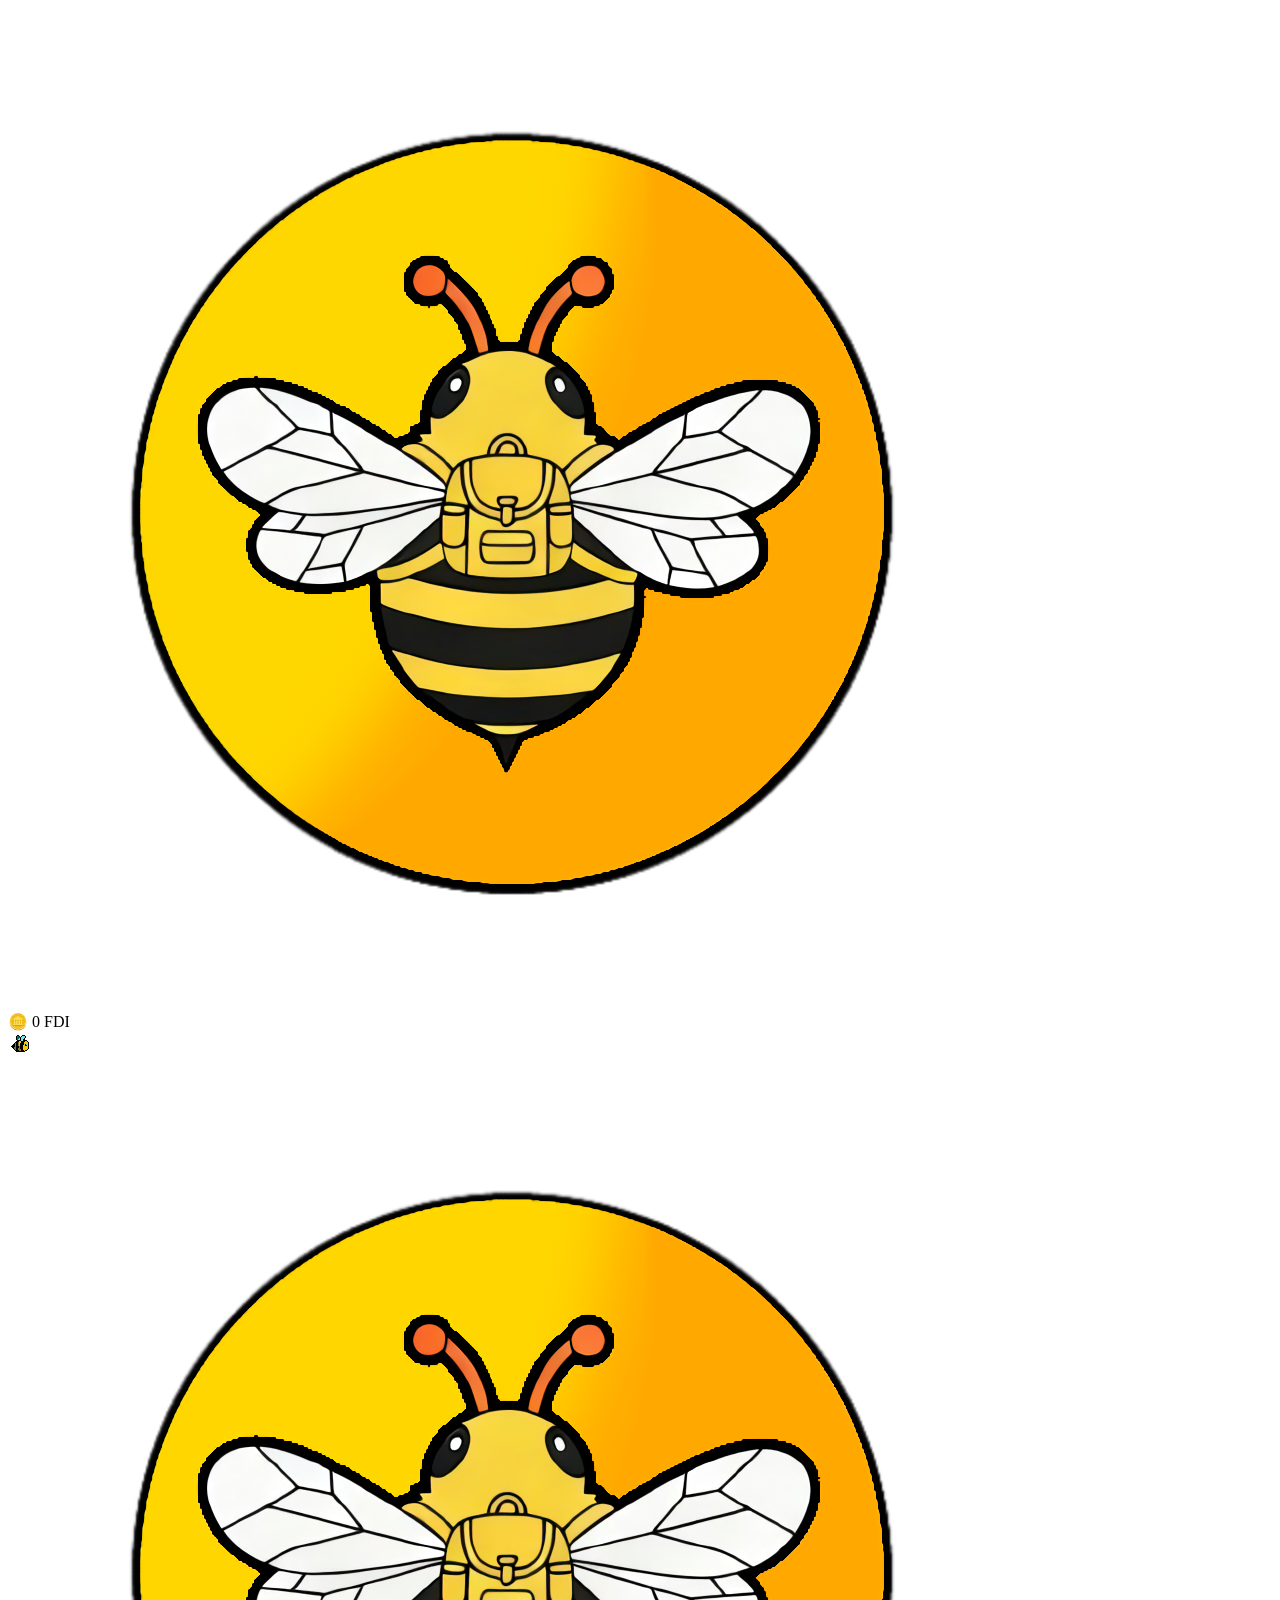
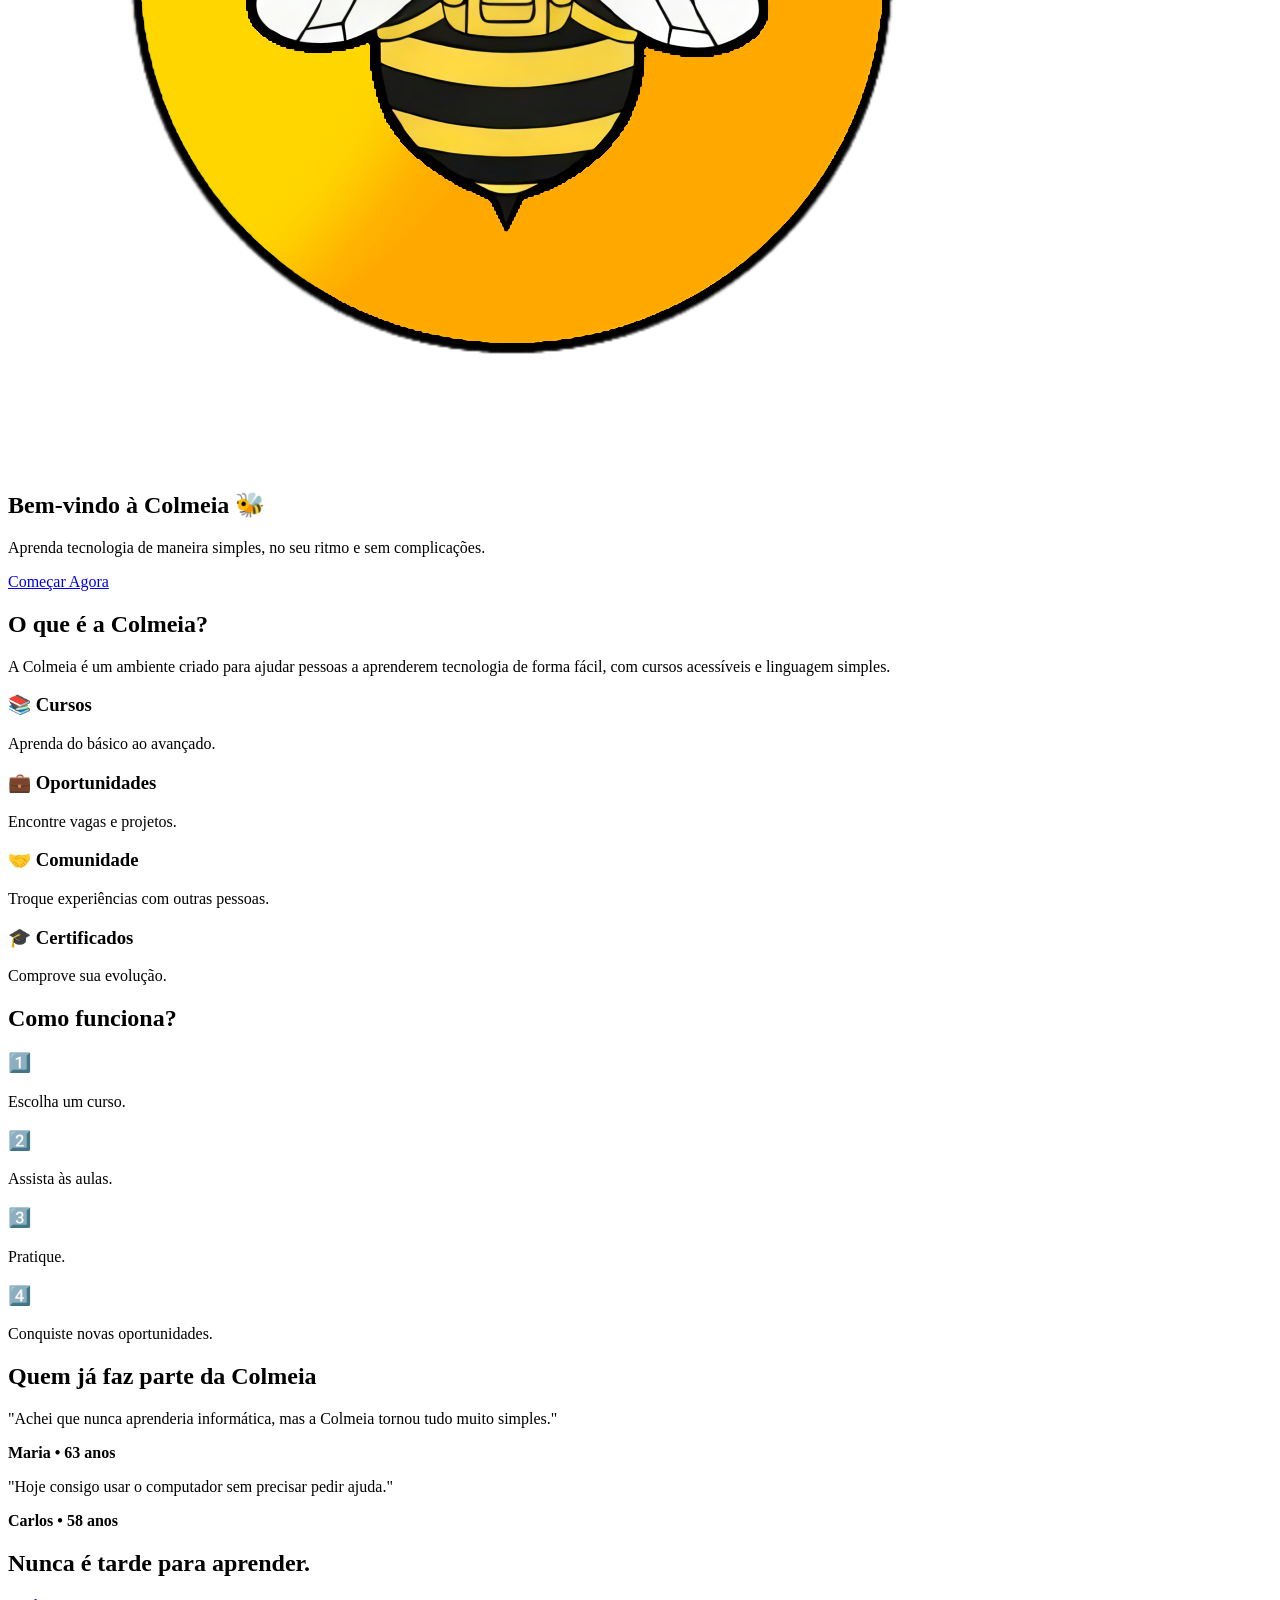
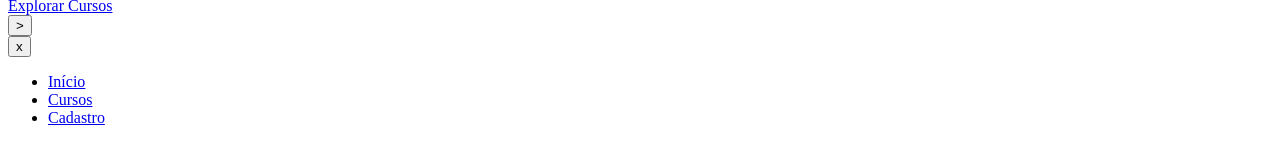
==== index.html @ 42ef4374 "Add files via upload" ====
<!DOCTYPE html> <!-- abre o arquivo -->
<html lang="pt-br"> <!-- define que o documento está em HTML5 e que o idioma é português do Brasil -->

<head>
    <meta charset="UTF-8"> <!--  Define o padrao de codificação de caracteres (UTF-8) para suportar acentos e caracteres especiais -->
    <meta name="viewport" content="width=device-width, initial-scale=1.0"> <!-- garante que o site seja responsivo, ajustando-se a largura de tela -->
    <title>colmeia🐝</title> <!-- titulo de aba do navegador -->
    <link rel="stylesheet" href="Style.css"> <!-- importa o arquivo externo de estilos css -->
</head>

<body>

  <!-- logo flutuante (movida para dentro do body, que é o correto) -->
  <div class="logo">
    <img src="abelhinha.png" alt="logo da colmeia">
  </div>

  <!-- saldo de moedas FDI (Favor de Interação) do usuário -->
  <div class="fdiBadge">🪙 <span id="fdiBalance">0</span> FDI</div>

  <!-- ======= animaçao de transição colmeia  ======= -->
  <!-- esta seção cria a tela de animaçao que parece sempre que o usuario troca de pagina( inicio, cadastro, cursos...). ela cobre toda a tela e exibe o gif de carregamento (colmeia_intr) -->
  <div id="animacaoTransicao">
    <img src="loading_gif.gif" alt="Carregando..." id="logoAnimada">
  </div>
  <!-- ======= fim da animação de transição ======= -->


<main>

<section id="hero">

    <img src="abelhinha.png" alt="Logo da Colmeia" class="logoHero">

    <h1>Bem-vindo à Colmeia 🐝</h1>

    <p>
        Aprenda tecnologia de maneira simples,
        no seu ritmo e sem complicações.
    </p>

    <a href="Cursos.html" class="btnHero link-pagina">
        Começar Agora
    </a>

</section>

<section class="melSeparador">

    <div class="mel"></div>

</section>

<section id="sobre">

<h2>O que é a Colmeia?</h2>

<p>

A Colmeia é um ambiente criado para ajudar pessoas
a aprenderem tecnologia de forma fácil,
com cursos acessíveis e linguagem simples.

</p>

</section>

<section class="melSeparador">

<div class="mel"></div>

</section>


<section id="cardsInicio">

<div class="card">

<h3>📚 Cursos</h3>

<p>
Aprenda do básico ao avançado.
</p>

</div>

<div class="card">

<h3>💼 Oportunidades</h3>

<p>
Encontre vagas e projetos.
</p>

</div>

<div class="card">

<h3>🤝 Comunidade</h3>

<p>
Troque experiências com outras pessoas.
</p>

</div>

<div class="card">

<h3>🎓 Certificados</h3>

<p>
Comprove sua evolução.
</p>

</div>

</section>


<section class="melSeparador">

<div class="mel"></div>

</section>


<section id="comoFunciona">

<h2>Como funciona?</h2>

<div class="passos">

<div>

<h3>1️⃣</h3>

<p>Escolha um curso.</p>

</div>

<div>

<h3>2️⃣</h3>

<p>Assista às aulas.</p>

</div>

<div>

<h3>3️⃣</h3>

<p>Pratique.</p>

</div>

<div>

<h3>4️⃣</h3>

<p>Conquiste novas oportunidades.</p>

</div>

</div>

</section>

<section class="melSeparador">

<div class="mel"></div>

</section>

<section id="depoimentos">

<h2>Quem já faz parte da Colmeia</h2>

<div class="card">

<p>

"Achei que nunca aprenderia informática,
mas a Colmeia tornou tudo muito simples."

</p>

<strong>Maria • 63 anos</strong>

</div>

<div class="card">

<p>

"Hoje consigo usar o computador
sem precisar pedir ajuda."

</p>

<strong>Carlos • 58 anos</strong>

</div>

</section>

<section class="melSeparador">

<div class="mel"></div>

</section>

<section id="final">

<h2>

Nunca é tarde para aprender.

</h2>

<a href="Cursos.html" class="btnHero link-pagina">

Explorar Cursos

</a>

</section>

</main>


  <!--botão que abre o menu lateral no modo celular -->
    <button id="cel-abrir">></button>

    <!-- Menu lateral (nav = area de navegação principal) -->
    <!-- A classe "fechado" indica que o menu começa escondido -->
    <nav id="aba-cel" class="fechado">
      <!-- Botão para fechar o menu -->
        <button id="cel-fechar">x</button>

  <!-- ======== MENU DE NAVEGAÇÃO PRINCIPAL ======== -->
    <!--
      Este menu exibe os principais links do site Colmeia.
      Ele normalmente fica dentro do menu lateral ou no topo (dependendo da versão).
      Cada <li> representa uma opção que leva o usuário a uma página diferente.
    -->
      <ul>
        <!-- Link para a página inicial -->
        <li><a href="Index.html" class="link-pagina">Início</a></li>

        <!-- Link para a área de cursos -->
        <li><a href="Cursos.html" class="link-pagina">Cursos</a></li>

        <!-- Link para a página de cadastro -->
        <li><a href="Cadastro.html" class="link-pagina">Cadastro</a></li>
      </ul>
    </nav>
    <!-- ======== FIM DO MENU DE NAVEGAÇÃO PRINCIPAL ======== -->

    <!-- importa o arquivo JavaScript que controla a interação do menu -->
    <script src="Script.js"></script>
</body>
</html>
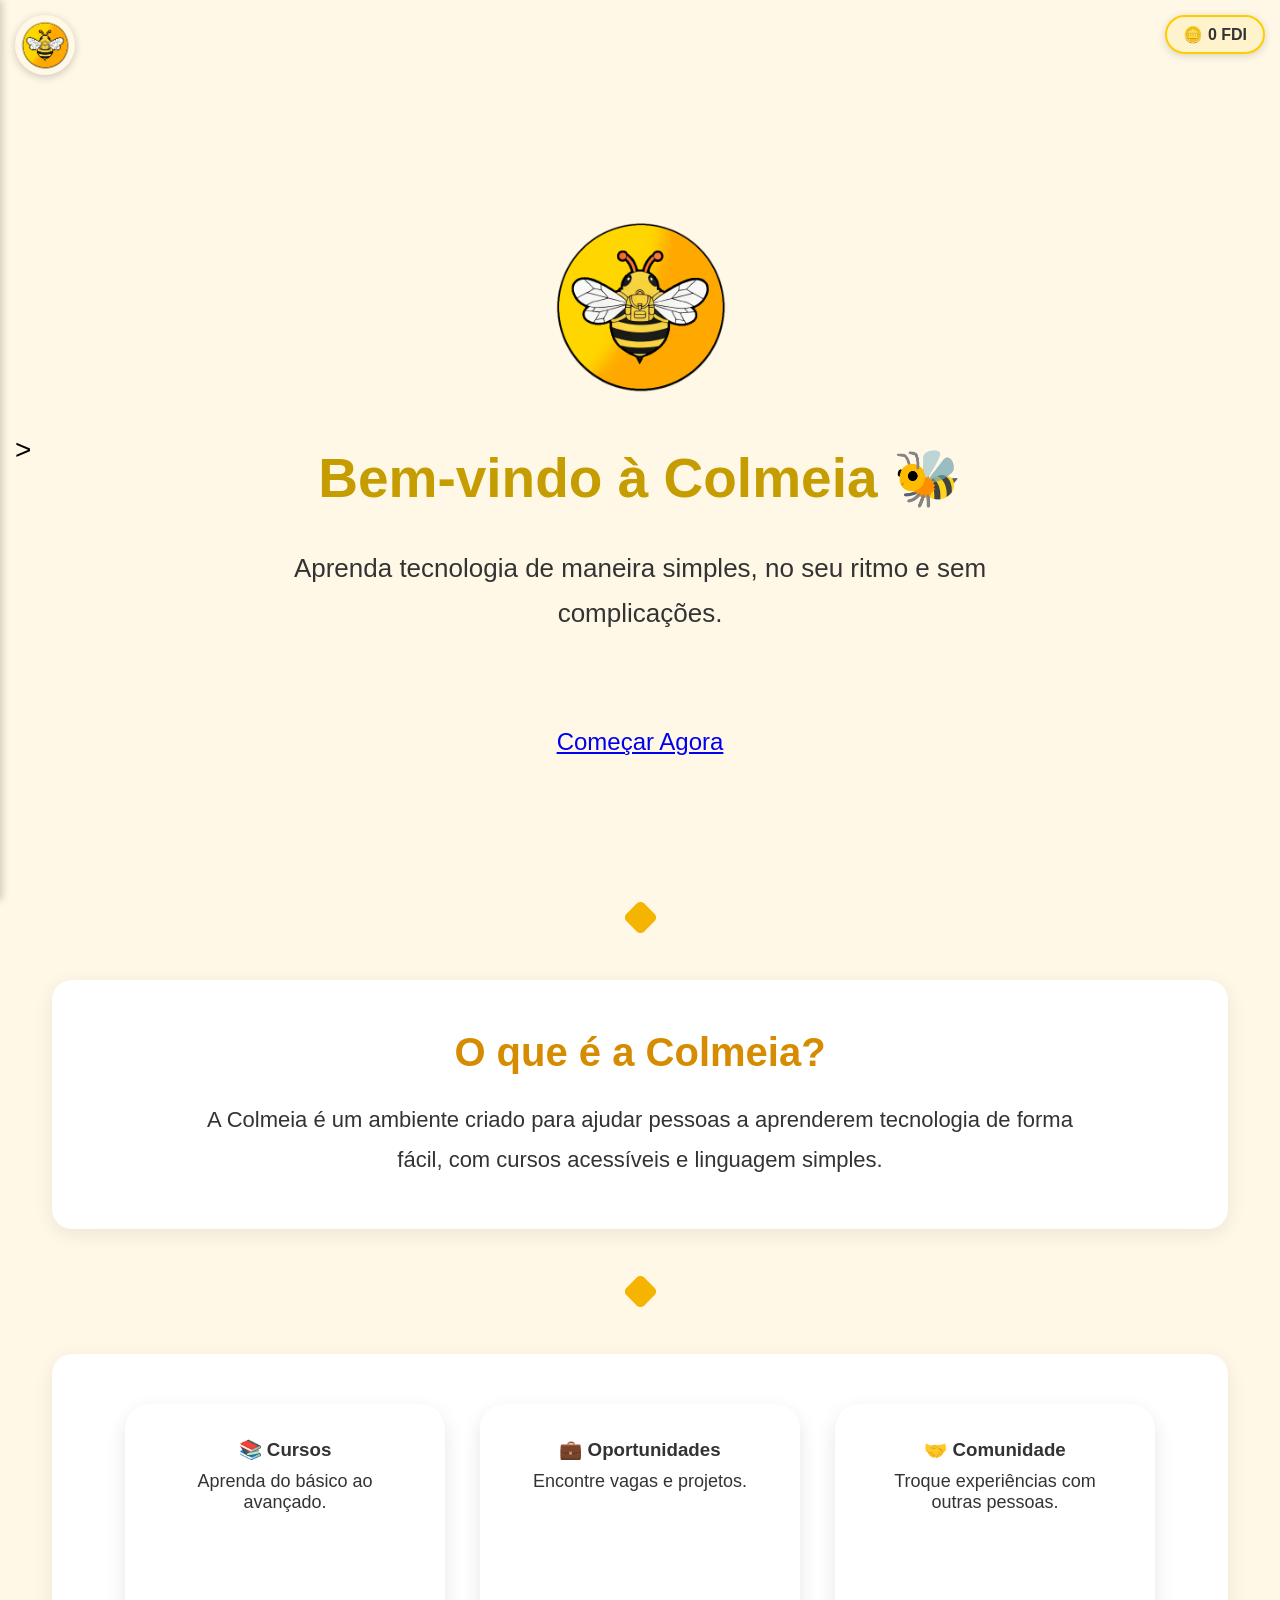
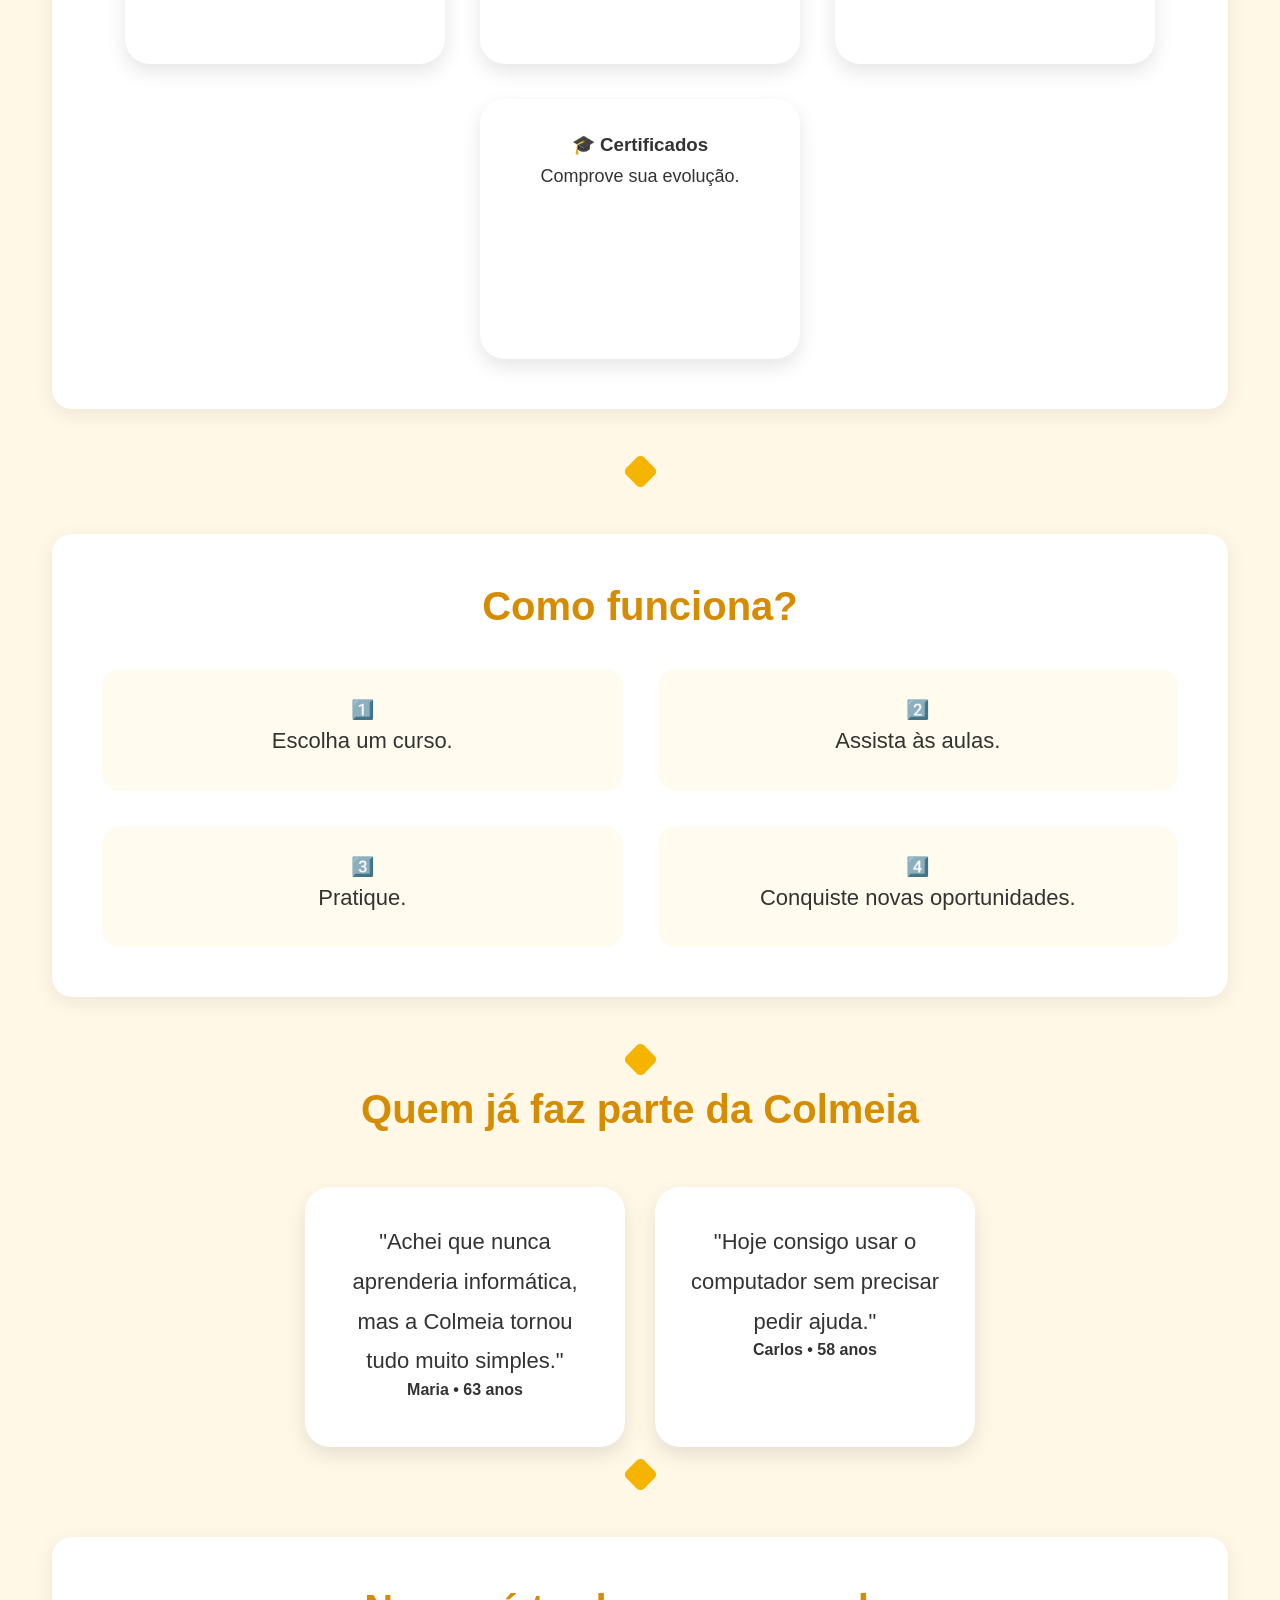
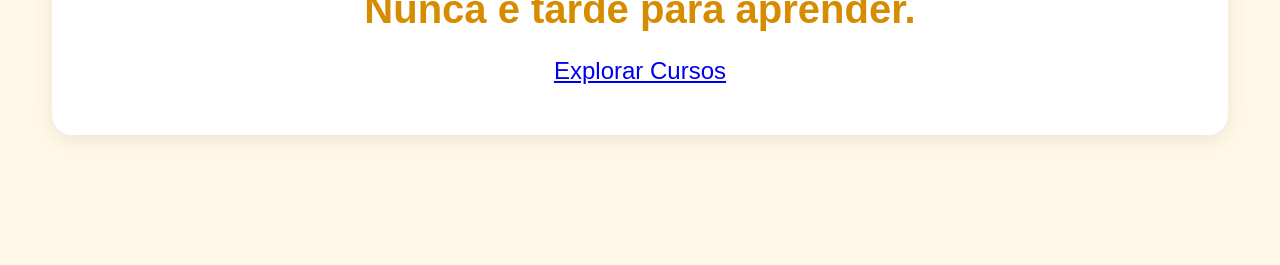
==== commit 95af8e9b: "Add files via upload" ====
--- a/index.html
+++ b/index.html
@@ -5,7 +5,7 @@
     <meta charset="UTF-8"> <!--  Define o padrao de codificação de caracteres (UTF-8) para suportar acentos e caracteres especiais -->
     <meta name="viewport" content="width=device-width, initial-scale=1.0"> <!-- garante que o site seja responsivo, ajustando-se a largura de tela -->
     <title>colmeia🐝</title> <!-- titulo de aba do navegador -->
-    <link rel="stylesheet" href="Style.css"> <!-- importa o arquivo externo de estilos css -->
+    <link rel="stylesheet" href="style.css"> <!-- importa o arquivo externo de estilos css -->
 </head>
 
 <body>
@@ -258,6 +258,6 @@
     <!-- ======== FIM DO MENU DE NAVEGAÇÃO PRINCIPAL ======== -->
 
     <!-- importa o arquivo JavaScript que controla a interação do menu -->
-    <script src="Script.js"></script>
+    <script src="script.js"></script>
 </body>
 </html>
--- a/style.css
+++ b/style.css
@@ -0,0 +1,898 @@
+/* ======== CONFIGURAÇÕES GERAIS ========= */
+/* 
+aplica reset basico e configura caixa de medição e fonte padrão.
+- margin/padding zerados para evitar estilos padrões diferentes entre navegadores.
+- box-sizing: border-box facilita p cálculo de Largura/altura (inclui padding e border).
+- font-family define a tipografia da página (Poppins é só um exemplo; carregue via Google Fonts)
+*/
+* {
+  margin: 0;  /* remove margens nativas */
+  padding: 0; /* remove espaçamentos nativos */
+  box-sizing: border-box; /* inclui padding/border no calculo de width/height */
+  font-family: "Poppins", Sans-Serif; /* fonte padrão para todo o site */
+}
+
+/*
+
+estilos do elento <body>.
+- background: cor de fundo principal.
+- color: cor padrão de texto ( usanda quando outros elementos não definirem cor).
+- height: 100vh garante que body tenha altura da jenela (ultil para Layouts full-height).
+- overflow-x: hidden evita barra de rolagem horizontal quando o menu esta fora da tela.
+
+*/
+body {
+  background: #fff8e7; /* amarelo suave por tras do layout */
+  color: #333; /* cinza escuro legivel para texto */
+  min-height: 100vh; /* pelo menos a altura da viewport, mas cresce com o conteudo */
+  overflow-x: hidden; /* evita scroll horizontal causado por elementos posicionados */
+  font-family: "Poppins", sans-serif; /* fonte padrão para todo o site */
+}
+
+/* ======== BOTÃO DE ABRIR MENU ======== */
+/*
+botão visivel na lateral para abrir a aba tipo celular.
+- position: fixed mantem o botão sempre visivel ao rolar a pagina.
+- top: 50% + tranform: transLateY(-50%) centraliza verticalmente.
+- left: 0 coloca encostado na borda esquerda.
+- z-index garante que o botão fique afrente dos outros elementos.
+- use arial-label no HTML para acessibilidade (ex.: <button id="cel-abrir" aria-label="abrir menu">).
+*/
+#cel-abrir {
+  font-size: 28px; /* tamanho do simbolo/icone do botão */
+  background: none; /* sem fundo para visual minimalista */
+  border: none; /* sem borda padrão do botão */
+  cursor: pointer; /* indica interatividade */
+  padding: 15px; /* aumenta area clicavel (boa pratica para touch) */
+  position: fixed; /* manté o botão preso na viewport */
+  top: 50%; /* posição inicial vertical */
+  left: 0px; /* encosta á borda esuqerda */
+  transform: translateY(-50%); /* corrige para ficar exatamente centralizado verticalmente */
+  z-index: 1100; /* acima de outros elementos */
+}
+
+
+/* ======== MENU LATERAL (NAV) ======== */
+/* 
+container do menu lateral:
+- position: fixed para ficar sempre na tela.
+- width controla a largura; ajuste para telas pequenas (ex.: 220px ou 80vw)
+- transform: transLateX(-100%) mantem o menu fora da tela inicialmente (fora á esquerda).
+- transition suaviza a entrada/saida ( transform é performático).
+- box-shadow menor que o botão e que a logo para garantir sobreposição adequada.
+Observação: para mresponsividade, você pode alterar width com media queries.
+*/
+#aba-cel {
+  position: fixed; /* fixo na viewport para comportamento de "menu móvel" */
+  top: 0; /* começa do topo */
+  left: 0; /* alinhado á esquerda */
+  height: 100%; /* ocupa a altura total da tela */
+  width: 250px; /* largura do menu (ajustavel) */
+  background: #ffdf6c; /* cor de fundo tema "colmeia" */
+  box-shadow: 2px 0 8px rgba(0,0,0,0.2); /* sombra para descartar o menu */
+  transform: translateX(-100%); /* escondido fora da tela inicialmente */
+  transition: transform 0.3s ease; /* animeção suave ao abrir/fechar*/
+  z-index: 1500; /* abaixo do botão de abrir (1100) e da logo (1200) */
+}
+
+/*
+Classe que mostra o menu (deve ser adicionada/removida via JS).
+- quando .aberto, o transform volta para 0 e o menu aparece.
+- usar tranform em vez de left/top gera animações mais suaves e melhores em performace.
+*/
+#aba-cel.aberto {
+  transform: translateX(0); /* menu visivel */
+}
+
+/* ======= BOTÃO DE FECHAR MENU ======= */
+/*
+Botão interno para fechar o menu.
+- position: absolute relativo ao #aba-cel (por isso usamos absolute).
+- top/right posicionam o botão no canto superior direito do nav.
+- lembre de adicionar arial-label="Fechar menu" no HTML para acessibilidade.
+*/
+
+#cel-fechar {
+  background: none; /* visual Limpo */
+  border: none; /* sem borda */
+  font-size: 32px; /* destaque do icone "x" */
+  cursor: pointer; /* indica clicavel */
+  position: absolute; /* posiciona dentro da nav */
+  top: 10px; /* distancia do topo da nav */
+  right: 15px; /* distancia da borda direita da nav */
+}
+
+/* ======= LISTA DE LINKS DO MENU ======= */
+/*
+Estilização da lista interna do menu.
+- list-style: none remove marcadores.
+- margin-top coloca os LINKS abaixo do botão Fechar (ou de um header do menu).
+- text-align left é padrão em menus moveis (melhor para leitura).
+- cada link ocupa toda a largura com display: block, aumentando área de clique.
+- transition no link serve para deixar o hover mais suave.
+*/
+#aba-cel ul {
+list-style: none; /* romove bullets */
+margin-top: 80px; /* espaço para afastar do topo e do botão fechar */
+text-align: left; /* alinha o texto a esquerda */
+}
+
+#aba-cel ul li {
+  margin: 20px 0; /* espaçamento vertical entre itens*/
+}
+
+#aba-cel ul li a {
+text-decoration: none;/* remove sublinhado padrão */
+  color: #333; /* contraste com o fundo */
+  font-size:18px; /* legibilidade em telas touch */
+  padding: 10px 20px; /* area clicavel confortavel */
+  display: block; /* faz o link preencher a linha inteira */
+  transition: background 0.2s, transform 0.15s;/* transições sutis para hover focus */
+}
+
+/*
+Estado hover (mouse) ou focus (teclado) para acessibilidade.
+- background mais claro e bordas arredondadas.
+- tambem é indicado aplicar :focus-visible para acessibilidade no teclado.
+*/
+#aba-cel ul li a:hover,
+#aba-cel ul li a:focus {
+  background: #ffe88a;/* cor de destaque ao passar o mouse / foco */
+  border-radius: 10px; /* suaviza cantos ao destacar */
+  outline: none; /* remova apenas se houver alternativa visivel de foco */
+}
+
+/* ======= CONTEÚDO PRINCIPAL ======= */
+/* 
+Estilos do conteudo principal (main).
+- text-align: center centraliza conteúdo por padrão - altere se necessario para seções
+mais tradicionais.
+- padding: cria espeço para o conteúdo não bater na borda da viewport.
+- lembre-se: se o menu tiver largura fixa, vicê pode aplicar
+margin-inline-start no main quando o menu estiver aberti (via JS) para evitar sobreposição.
+*/
+
+main {
+  text-align: center; /* centraliza conteúdo*/
+  padding: 80px 20px; /* espaço interno para respeitar cabeçalho e margens */
+}
+
+h1 {
+  font-size: 26px; /* titulo principal com tamanho legivel */
+  color: #c59d00; /* tom dourado/mostarda que combina com o tema */
+  position: relative; /* cria contexto de empilhamento pro z-index funcionar */
+  z-index: 1500; /* mantem o titulo acima da animação da abelha guia (#animacaoGuia, z-index:1000) */
+}
+
+main > p {
+  position: relative;
+  z-index: 1500; /* mesma logica do h1: o texto de introdução fica acima da abelha guia */
+}
+
+p {
+  font-size: 18px; /* parágrafos com boa leitura em dispoaitivos móveis  */
+  margin-top: 10px; /* separação entre titulo e texto */
+}
+
+/* ======= LOGO FLUTUANTE ======= */
+/*
+Logo que fica fixa (flutuando) no canto superior esquerdo.
+- position: fixed para ficar visivel ao rolar,
+- z-index alto para ficar sempre acima do menu e conteudo.
+- animation aplicada para efeito visual 
+- use com moderação (pode distrair).
+- a propriedade object-fit: contain garante que a imagem não distorça.
+- se quiser reduzir o impacto em acessibilidade, considere  remover animação ou permitir que o usuário reduza movimento via prefers-reduced-motion
+*/
+.logo {
+  position: fixed;/* fixa a logo na viewport */
+  top: 15px;/* distancia fo topo */
+  left: 15px;/* distancia da esquerda */
+  z-index: 1200;/* acima do botão e do nav */
+  animation: flutuar 3s ease-in-out infinite; /* animação continua */
+}
+
+/* Estilo interno da imagem da logo (tamanho e aparencia )*/
+.logo img {
+  width: 60px; /* largura da logo */
+  height: 60px;/* altura fixa para manter proporção */
+  object-fit: contain; /* mantém proporção sem cortar */
+  border-radius: 50%;/* deixa a imagem circular */
+  box-shadow: 0 2px 8px rgba(0, 0, 0, 0.2); /* sombra leve para destaque */
+}
+
+/* =======  ANIMAÇÃO DE FLUTUAR ======= */
+/* 
+keyframes para animação vertical simples.
+- usa transform, que é performático (GPU-accelerated).
+- para usuários que preferem menos movimento,
+adicione uma medida query:
+  @media (prefers-reduced-motion: reduce) { logo. { animation: none; } }
+*/
+@keyframes flutuar {
+  0%, 100% {
+    transform: translateY(0); /* posição inicial e final */
+  }
+  50% {
+    transform: translateY(-8px); /* sobe levemente no meii do circlo */
+  }
+}
+
+/* ======= animação de transição colmeia ======= */
+/* 
+esta parte controla toda a animação que aparece ao trocar de paginas - a logo cresce no centro enquanto as abelhas voam em volta e depois tudo desaparece.
+*/
+
+/* conteiner geral da animação */
+#animacaoTransicao{
+    position:fixed;
+    inset:0;
+
+    background:#fff8e7;
+
+    display:flex;
+    justify-content:center;
+    align-items:center;
+
+    z-index:9999;
+}
+
+/* a classe "ativa" é adicionada/removida via JS toda vez que a transição roda,
+   isso garante que a animação reinicie do zero a cada troca de página */
+#animacaoTransicao.ativa #logoAnimada{
+    animation: girarEntrar 1.2s ease forwards;
+}
+
+#logoAnimada{
+    width: 100%;
+    height: 100%;
+    object-fit: cover;
+}
+
+/* keyframes que faltavam: a logo/gif entra girando e cresce levemente */
+@keyframes girarEntrar {
+    0% {
+        transform: scale(0.6) rotate(-15deg);
+        opacity: 0;
+    }
+    50% {
+        transform: scale(1.05) rotate(5deg);
+        opacity: 1;
+    }
+    100% {
+        transform: scale(1) rotate(0deg);
+        opacity: 1;
+    }
+}
+
+/* respeita quem prefere menos movimento na tela */
+@media (prefers-reduced-motion: reduce) {
+    #animacaoTransicao.ativa #logoAnimada{
+        animation: none;
+    }
+}
+
+/* ======= fim da animação de transição colmeia ======= */
+
+/* ======= animação da abelhinha ======= */
+
+#animacaoGuia {
+  position: fixed;
+  inset: 0;
+  z-index: 1000;
+  pointer-events: none;
+}
+
+#abelha {
+  width: 60px;
+  position: absolute;
+  top: 30px;
+  left: 50%;
+  transform: translateX(-50%);
+  transition: opacity .5s, transform 1s ease;
+  animation: flutuar 2s ease-in-out infinite;
+  opacity: 0;
+}
+
+#mensagem {
+  position: absolute;
+  top: 120px;
+  left: 50%;
+  transform: translateX(-50%);
+  background: #ffe;
+  padding: 10px 20px;
+  border-radius: 12px;
+  box-shadow: 0 0 8px #fc3;
+  opacity: 0;
+  transition: opacity 0.5s ease;
+}
+
+@keyframes flutuar {
+  0%, 100% { transform: translate(-50%, 0); }
+  50% { transform: translate(-50%, -8px); }
+}
+
+#formContainer {
+  max-width: 400px;
+  margin: 150px auto;
+  display: flex;
+  flex-direction: column;
+  gap: 15px;
+}
+
+.campo {
+  display: none;
+  flex-direction: column;
+}
+
+label {
+  font-weight: bold;
+  margin-bottom: 5px;
+}
+
+input, select, textarea {
+  padding: 10px;
+  border-radius: 6px;
+  border: 1px solid #ccc;
+}
+
+#btnProximo {
+  margin-top: 10px;
+  background: #ffcc00;
+  color: #222;
+  border: none;
+  padding: 10px;
+  border-radius: 6px;
+  cursor: pointer;
+  font-weight: bold;
+  display: none;
+}
+
+#btnProximo:hover {
+  background: #ffd84d;
+}
+/* ======= fim da animação da abelhinha ======= */
+
+/* ===== Área onde ficam todos os cursos ===== */
+#containerCursos{
+    width: 90%;
+    max-width: 1200px;
+    margin: 40px auto;
+
+    display: flex;
+    flex-wrap: wrap;
+    justify-content: center;
+    gap: 30px;
+}
+
+/* ===== Card do curso ===== */
+.cardCurso{
+    width: 350px;
+
+    background: #ffffff;
+
+    border-radius: 20px;
+
+    padding: 20px;
+
+    box-shadow: 0 5px 15px rgba(0,0,0,.15);
+
+    text-align: center;
+
+    transition: .3s;
+}
+
+/* Efeito ao passar o mouse */
+.cardCurso:hover{
+    transform: translateY(-5px);
+
+    box-shadow: 0 10px 20px rgba(0,0,0,.2);
+}
+
+/* ===== Área da imagem do curso ===== */
+.thumbCurso{
+    width: 100%;
+    height: 200px;
+
+    background: #ececec;
+
+    border-radius: 15px;
+
+    margin-bottom: 20px;
+
+    display: flex;
+    justify-content: center;
+    align-items: center;
+
+    overflow: hidden;
+}
+
+/* Quando colocar imagem */
+.thumbCurso img{
+    width: 100%;
+    height: 100%;
+    object-fit: cover;
+}
+
+/* ===== Título ===== */
+.cardCurso h2{
+    font-size: 28px;
+
+    margin-bottom: 15px;
+
+    color: #222;
+}
+
+/* ===== Professor ===== */
+.cardCurso p{
+    font-size: 20px;
+
+    color: #555;
+
+    margin-bottom: 20px;
+}
+
+/* ===== Botão ===== */
+.cardCurso button{
+
+    width: 100%;
+
+    height: 55px;
+
+    border: none;
+
+    border-radius: 12px;
+
+    background: #f7b500;
+
+    color: #000;
+
+    font-size: 22px;
+
+    font-weight: bold;
+
+    cursor: pointer;
+
+    transition: .3s;
+}
+
+/* Hover do botão */
+.cardCurso button:hover{
+
+    background: #ffcb33;
+
+    transform: scale(1.03);
+
+}
+
+/* ==========================================
+   AJUSTES DA PÁGINA INICIAL - COLMEIA
+   (Cole abaixo do CSS anterior)
+========================================== */
+
+/* Centraliza melhor o conteúdo */
+main{
+    width:95%;
+    max-width:1400px;
+    margin:auto;
+}
+
+/* Hero ocupa mais espaço e fica centralizado */
+/*================ HERO =================*/
+
+#hero{
+
+    min-height:90vh;
+
+    display:flex;
+
+    flex-direction:column;
+
+    justify-content:center;
+
+    align-items:center;
+
+    text-align:center;
+
+    padding:40px;
+
+}
+
+.logoHero{
+
+    width:220px;
+
+    margin-bottom:30px;
+
+}
+
+#hero h1{
+
+    font-size:55px;
+
+    margin-bottom:25px;
+
+}
+
+#hero p{
+
+    width:70%;
+
+    max-width:800px;
+
+    font-size:26px;
+
+    line-height:1.7;
+
+    margin-bottom:40px;
+
+}
+
+/* Todas as áreas da página ficam dentro de um container */
+#sobre,
+#cardsInicio,
+#comoFunciona,
+#final{
+
+    width:100%;
+    max-width:1200px;
+
+    margin:50px auto;
+
+    background:#ffffff;
+
+    border-radius:20px;
+
+    padding:50px;
+
+    box-sizing:border-box;
+
+    box-shadow:0 5px 20px rgba(0,0,0,.08);
+
+}
+
+#depoimentos{
+
+    display:flex;
+
+    flex-wrap:wrap;
+
+    justify-content:center;
+
+    gap:30px;
+
+}
+
+/* ==========================================
+   MEL PEQUENO
+========================================== */
+
+.melSeparador{
+
+    margin:15px 0;
+
+}
+
+.mel{
+
+    width:25px;
+    height:25px;
+
+    margin:auto;
+
+    background:#F4B400;
+
+    border-radius:5px;
+
+    transform:rotate(45deg);
+
+}
+
+.mel::before,
+.mel::after{
+
+    display:none;
+
+}
+
+/* ==========================================
+   TÍTULOS
+========================================== */
+
+#sobre h2,
+#comoFunciona h2,
+#depoimentos h2,
+#final h2{
+
+    width:100%;
+
+    text-align:center;
+
+    font-size:40px;
+
+    margin-bottom:25px;
+
+    color:#d68c00;
+
+}
+
+/* ==========================================
+   PARÁGRAFOS
+========================================== */
+
+#sobre p,
+#depoimentos p,
+.passos p{
+
+    max-width:900px;
+
+    margin:auto;
+
+    line-height:1.8;
+
+    font-size:22px;
+
+}
+
+/* ==========================================
+   CARDS
+========================================== */
+
+#cardsInicio{
+
+    display:flex;
+
+    justify-content:center;
+
+    flex-wrap:wrap;
+
+    gap:35px;
+
+}
+
+.card{
+
+    width:320px;
+
+    min-height:260px;
+
+    padding:35px;
+
+    border-radius:25px;
+
+    background:white;
+
+    box-shadow:0 8px 20px rgba(0,0,0,.10);
+
+}
+
+.card:hover{
+
+    transform:translateY(-8px);
+
+}
+
+/* ==========================================
+   PASSOS
+========================================== */
+
+.passos{
+
+    display:grid;
+
+    grid-template-columns:repeat(2,1fr);
+
+    gap:35px;
+
+    margin-top:40px;
+
+}
+
+.passos div{
+
+    background:#fffbee;
+
+    padding:30px;
+
+    border-radius:18px;
+
+}
+
+/* ==========================================
+   BOTÃO
+========================================== */
+
+.btnHero{
+
+    margin-top:35px;
+
+    padding:18px 45px;
+
+    font-size:24px;
+
+    border-radius:15px;
+
+}
+
+/* ==========================================
+   ESPAÇAMENTO GERAL
+========================================== */
+
+section{
+
+    scroll-margin-top:100px;
+
+}
+
+/* ==========================================
+   MOEDA FDI (Favor de Interação)
+========================================== */
+
+.fdiBadge{
+    position: fixed;
+    top: 15px;
+    right: 15px;
+    z-index: 1200;
+
+    background: #fff3cd;
+    border: 2px solid #ffcc00;
+    border-radius: 20px;
+
+    padding: 8px 16px;
+
+    font-weight: bold;
+    font-size: 16px;
+
+    box-shadow: 0 2px 8px rgba(0,0,0,.15);
+}
+
+#fdiInfo,
+#enviarVideo,
+#comunidadeCursos{
+
+    width: 90%;
+    max-width: 900px;
+
+    margin: 40px auto;
+
+    background: #ffffff;
+
+    border-radius: 20px;
+
+    padding: 35px;
+
+    box-shadow: 0 5px 15px rgba(0,0,0,.1);
+
+    text-align: left;
+}
+
+#fdiInfo h2,
+#enviarVideo h2,
+#comunidadeCursos h2{
+
+    text-align: center;
+    color: #d68c00;
+    font-size: 28px;
+    margin-bottom: 15px;
+}
+
+#fdiInfo p{
+    text-align: center;
+    font-size: 18px;
+    line-height: 1.6;
+}
+
+/* formulário de envio de vídeo */
+.campoVideo{
+    display: flex;
+    flex-direction: column;
+    margin-bottom: 15px;
+}
+
+.campoVideo label{
+    font-weight: bold;
+    margin-bottom: 5px;
+}
+
+.campoVideo input,
+.campoVideo textarea{
+    padding: 10px;
+    border-radius: 6px;
+    border: 1px solid #ccc;
+}
+
+#btnEnviarVideo{
+    width: 100%;
+    padding: 14px;
+    border: none;
+    border-radius: 10px;
+    background: #ffcc00;
+    font-weight: bold;
+    font-size: 18px;
+    cursor: pointer;
+    transition: .3s;
+}
+
+#btnEnviarVideo:hover{
+    background: #ffd84d;
+}
+
+/* galeria de vídeos da comunidade */
+#semVideos{
+    text-align: center;
+    color: #999;
+    font-style: italic;
+}
+
+#listaVideosComunidade{
+    display: flex;
+    flex-wrap: wrap;
+    justify-content: center;
+    gap: 20px;
+    margin-top: 20px;
+}
+
+.cardVideoComunidade{
+    width: 260px;
+
+    background: #fffbee;
+
+    border-radius: 15px;
+
+    padding: 20px;
+
+    box-shadow: 0 4px 10px rgba(0,0,0,.1);
+
+    text-align: center;
+}
+
+.cardVideoComunidade h3{
+    font-size: 18px;
+    margin-bottom: 8px;
+    color: #333;
+}
+
+.cardVideoComunidade .autorVideo{
+    font-size: 14px;
+    color: #777;
+    margin-bottom: 8px;
+}
+
+.cardVideoComunidade .descVideo{
+    font-size: 14px;
+    margin-bottom: 12px;
+    color: #444;
+}
+
+.btnAssistirVideo{
+    background: #f7b500;
+    border: none;
+    border-radius: 10px;
+    padding: 10px 15px;
+    cursor: pointer;
+    font-weight: bold;
+    transition: .3s;
+}
+
+.btnAssistirVideo:hover{
+    background: #ffcb33;
+}
+
+@media (max-width: 480px){
+    .fdiBadge{
+        font-size: 13px;
+        padding: 6px 10px;
+    }
+
+    #hero h1{ font-size: 28px; }
+    #hero p{ width: 90%; font-size: 18px; }
+    .logoHero{ width: 120px; }
+
+    .passos{ grid-template-columns: 1fr; }
+
+    #sobre, #cardsInicio, #comoFunciona, #final{
+        padding: 25px;
+    }
+
+    .card{ width: 100%; max-width: 320px; }
+}
